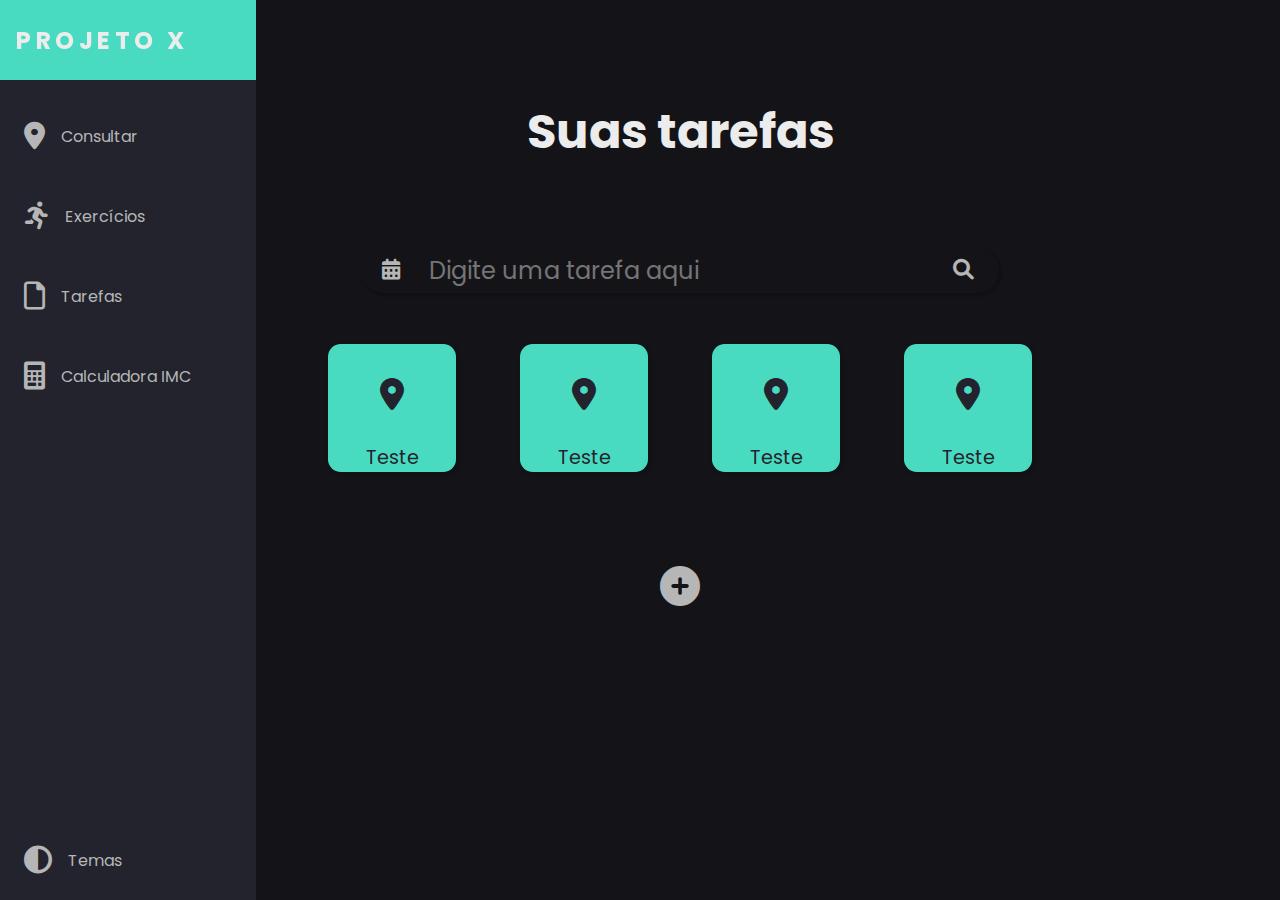
==== Pagina-de-adicionar/index.html @ 56c335cf "Add files via upload" ====
<head>
  <meta name="viewport" content="width=device-width, initial-scale=1.0" />
  <title>Tentativa</title>
  <script defer src="js/script.js"></script>
  <link rel="stylesheet" href="css/style.css" />
  <link href="https://fonts.googleapis.com/css?family=Open+Sans:300,400,700&display=swap" rel="stylesheet" />
  <link rel="stylesheet" href="https://cdnjs.cloudflare.com/ajax/libs/font-awesome/6.0.0-beta3/css/all.min.css">
</head>

<body>
  <nav class="navbar">
    <ul class="navbar-nav">
      <li class="logo">
        <a href="#" class="nav-link">
          <span class="link-text logo-text">Projeto X</span>

        </a>
      </li>

      <li class="nav-item">
        <a href="#" class="nav-link">
          <i class="fa-solid fa-location-dot"></i>
          <span class="link-text">Consultar</span>
        </a>
      </li>

      <li class="nav-item">
        <a href="#" class="nav-link">
          <i class="fa-solid fa-person-running"></i>
          <span class="link-text">Exercícios</span>
        </a>
      </li>

      <li class="nav-item">
        <a href="#" class="nav-link">
          <i class="fa-regular fa-file"></i>
          <span class="link-text">Tarefas</span>
        </a>
      </li>

      <li class="nav-item">
        <a href="#" class="nav-link">
          <i class="fa-solid fa-calculator"></i>
          <span class="link-text">Calculadora IMC</span>
        </a>
      </li>

      <li class="nav-item" id="themeButton">
        <a href="#" class="nav-link">
          <i class="fa-solid fa-circle-half-stroke"></i>
          <span class="link-text">Temas</span>
        </a>
      </li>
    </ul>
  </nav>


  <main id="container">
    <h1>Suas tarefas</h1>


    <div id="selection">
      <div class="input-box">
        <div class="input-field">
          <i class="fa-solid fa-calendar-days open-modal-button"></i> <!-- Movido o ícone de calendário aqui -->
          <input type="text" id="search" step="0.01" name="search" autocomplete="off" plarequired
            placeholder="Digite uma tarefa aqui">
          <span></span>
          <i class="fa-solid fa-magnifying-glass"></i>
        </div>

        <div id="fade" class="hide"></div>
        <div id="modal" class="hide">
          <div class="modal-header">
            <h2 style="color: #49DBC1">Calendário</h2>
            <i class="fa-solid fa-circle-xmark"></i>
          </div>
          <div class="modal-body">
            <div class="calendario">
              <header>
                <h3></h3>
                <nav>
                  <button id="anterior"></button>
                  <button id="proximo"></button>
                </nav>
              </header>

              <section>
                <ul class="dias">
                  <li>Dom</li>
                  <li>Seg</li>
                  <li>Ter</li>
                  <li>Quar</li>
                  <li>Quin</li>
                  <li>Sex</li>
                  <li>Sab</li>
                </ul>
                <ul class="datas"></ul>
              </section>
            </div>

            <form id="searchForm" action="/search" method="POST">
              <button type="submit" id="btn-pesquisar">Pesquisar</button>
            </form>
          </div>
        </div>
      </div>
    </div>

    <div id="buttons">
      <div class="button">
        <i class="fa-solid fa-location-dot"></i>
        <label for="button-label">Teste</label>
      </div>
      <div class="button">
        <i class="fa-solid fa-location-dot"></i>
        <label for="button-label">Teste</label>
      </div>
      <div class="button">
        <i class="fa-solid fa-location-dot"></i>
        <label for="button-label">Teste</label>
      </div>
      <div class="button">
        <i class="fa-solid fa-location-dot"></i>
        <label for="button-label">Teste</label>
      </div>
    </div>



    </div>


    <ul id="Lista"></ul>

    <div id="task-space">
    

      <i class="fa-solid fa-circle-plus" id="openNewModalButton"></i>

      <div id="new-fade" class="hide">
    </div>
    <div id="new-modal" class="hide">
      <div class="modal-header">
        <h2 style="color: #49DBC1">Adicionar nova tarefa</h2>
        <i class="fa-solid fa-circle-xmark"></i>
      </div>
      <div class="modal-body">
        <!-- Conteúdo do novo modal aqui -->
        <div class="new-task">
          <h3>Adicionar nova tarefa</h3>
          <input type="text" id="task" step="0.01" name="task" placeholder="Sua tarefa">
        </div>


        <div class="task-category">
          <h3>Selecione a categoria</h3>
          <form method="post" action="opcao-de-categorias">
            <select name="categoria" id="categoria">
              <option value="selecionar">Selecione uma opção</option>
              <option value="Trabalho">Trabalho</option>
              <option value="Lazer">Lazer</option>
              <option value="Exerciícios">Exercícios</option>
              <option value="Dieta">Dieta</option>
            </select>
  
  
            
          </form>
        </div>

        
       <div class="task-date">
        <h3>Data da tarefa</h3>
        <input type="date" id="selectedDate" name="selectedDate">
        <input type="time" name="horas" id="horas">
       </div>

       <div class="task-notifications">
        <h5>Ativar notificações?</h5>
        <input type="checkbox" id="checkbox">
        <i class="fa-solid fa-bell"></i>
       </div>


       <div class="task-notes">
        <h5>Anotaçoes extras</h5>
        <input type="text" id="notes">
       </div>
      
       <div class="modal-buttons">
        <input type="submit" value="Enviar"/>
        <input type="reset" value="Cancelar"/>
       </div>
        





      </div>
    </div>

    </div>

    <div id="task-block">

    </div>
  </main>
  <script src="script/script.js"></script>
</body>
---- Pagina-de-adicionar/css/style.css ----
/* Configurações iniciais */
 @import url('https://fonts.googleapis.com/css2?family=Montserrat:wght@100&family=Poppins:ital,wght@0,100;0,200;0,300;0,400;0,500;0,600;0,700;0,800;1,100;1,200;1,300;1,400;1,500;1,600;1,700;1,800&display=swap');

 :root {
   font-size: 16px;
   --text-primary: #b6b6b6;
   --text-secondary: #ececec;
   --bg-primary: #23232e;
   --bg-secondary: #141418;
   --bg-third: var(#000000);

   --transition-speed: 600ms;
 }

 * {
   font-family: 'Poppins';
   margin: 0;
   padding: 0;
   box-sizing: border-box;

 }

 body {
   color: black;
   background-color: white;
   margin: 0;
   padding: 0;
   display: flex;
   width: 100%;
   height: 100vh;
   background-color: var(--bg-secondary);
 }

 body::-webkit-scrollbar {
   width: 0.25rem;
 }

 body::-webkit-scrollbar-track {
   background: #1e1e24;
 }

 body::-webkit-scrollbar-thumb {
   background: var(--special);
 }

 main {
   margin-left: 5rem;
   padding: 1rem;
   flex-grow: 1;
   display: flex;
   flex-direction: column;
   justify-content: flex-start;
   align-items: center;
 }

 /* Código da NavBar */
 .navbar {
   position: fixed;
   background-color: var(--bg-primary);
   transition: width 600ms ease;
   overflow: scroll;


 }

 .navbar-nav {
   list-style: none;
   padding: 0;
   margin: 0;
   display: flex;
   flex-direction: column;
   align-items: center;
   height: 100%;

 }

 .nav-item {
   width: 100%;
 }

 .nav-item:last-child {
   margin-top: auto;
 }

 .nav-link {
   display: flex;
   align-items: center;
   height: 5rem;
   color: var(--text-primary);
   text-decoration: none;
   background-color: var(--bg-primary);
   transition: var(--transition-speed);
 }

 .nav-link:hover {
   filter: grayscale(0%);
   background: var(--special);
   color: var(--text-secondary);
 }

 .link-text {
   display: none;
   margin-left: 1rem;
 }

 .navbar::-webkit-scrollbar {
   display: none;
 }

 .nav-link i {
   font-size: 175%;
   margin-left: 1.5rem;
 }



 .fa-primary,
 .fa-secondary {
   transition: var(--transition-speed);
 }

 .logo {
   font-weight: bold;
   text-transform: uppercase;
   margin-bottom: 1rem;
   text-align: center;
   color: var(--text-secondary);
   background: var(--bg-secondary);
   font-size: 1.5rem;
   letter-spacing: 0.3ch;
   width: 100%;
 }

 .logo-text {
   display: inline;
   position: absolute;
   left: -999px;
   transition: var(--transition-speed);
 }

 /* Conteúdo da página */
 #container {
   display: flex;
   flex-direction: column;
   min-height: 100vh;
   /* Alterado para min-height para garantir que a altura da viewport seja coberta */

 }


 #container h1 {
   font-size: 3rem;
   margin-top: 5rem;
   margin-bottom: 5rem;
   vertical-align: super;
   text-align: center;
   justify-content: center;
   color: var(--text-secondary);

 }


 #buttons {
   display: flex;
   justify-content: center;
   /* Horizontally center the buttons */
   align-items: center;
 }

 .button {
   background-color: var(--special);
   width: 8rem;
   height: 8rem;
   margin: 2rem;
   display: flex;
   flex-direction: column;
   justify-content: center;
   align-items: center;
   border-radius: 10%;
   font-size: 2rem;
   border: 2px solid var(--text-tertiary);
   box-shadow: 2px 2px 5px rgba(0, 0, 0, 0.2);

 }

 .button:hover {
   background-color: #3aaa96;
   transition: 0.3s;
 }

 /* Botões de seleção */

 .button i {
   color: var(--bg-primary);
   /* position: fixed; */
   margin: auto;

 }

 .button label {
   color: var(--bg-primary);
   font-size: 1.2rem;
   font-family: 'poppins';


 }

 /* Barra de pesquisa */
 #selection {
   display: flex;
   justify-content: center;

 }

 #open-modal {
   background-color: #007bff;
 }


 #fade {
   position: fixed;
   top: 0;
   left: 0;
   width: 100%;
   height: 100%;
   background-color: rgba(0, 0, 0, 0.6);
   z-index: 5;
 }

 #modal {
   position: fixed;
   left: 50%;
   top: 50%;
   transform: translate(-50%, -50%);
   width: 500px;
   max-width: 90%;
   background-color: var(--bg-primary);
   padding: 1.2rem;
   border-radius: 0.5rem;
   z-index: 10;
 }

 #fade,
 #modal {
   transition: 0.5s;
   opacity: 1;
   pointer-events: all;
 }

 .modal-header {
   display: flex;
   justify-content: space-between;
   align-items: center;
   border-bottom: 1px solid var(--text-primary);
   margin-bottom: 1rem;
   padding-bottom: 1rem;
 }

 .modal-header i {
   font-size: 1.5rem;
   color: var(--text-primary);
 }

 .modal-header i:hover {
   color: var(--special);
 }

 .modal-body p {
   margin-bottom: 1rem;
   color: var(--text-primary);
 }

 #modal.hide,
 #fade.hide {
   opacity: 0;
   pointer-events: none;
 }

 #modal.hide {
   top: 0;
 }


 #open-modal {
   background-color: #007bff;
 }


 #fade {
   position: fixed;
   top: 0;
   left: 0;
   width: 100%;
   height: 100%;
   background-color: rgba(0, 0, 0, 0.6);
   z-index: 5;
 }

 #modal {
   position: fixed;
   left: 50%;
   top: 50%;
   transform: translate(-50%, -50%);
   width: 500px;
   max-width: 90%;
   background-color: var(--bg-primary);
   padding: 1.2rem;
   border-radius: 0.5rem;
   z-index: 10;
 }

 #fade,
 #modal {
   transition: 0.5s;
   opacity: 1;
   pointer-events: all;
 }

 .modal-header {
   display: flex;
   justify-content: space-between;
   align-items: center;
   border-bottom: 1px solid var(--text-primary);
   margin-bottom: 1rem;
   padding-bottom: 1rem;
 }

 .modal-header i {
   font-size: 1.5rem;
   color: var(--text-primary);
 }

 .modal-header i:hover {
   color: var(--special);
 }

 .modal-body p {
   margin-bottom: 1rem;
   color: var(--text-primary);
 }

 #modal.hide,
 #fade.hide {
   opacity: 0;
   pointer-events: none;
 }

 #modal.hide {
   top: 0;
 }


 /* Calendário */
 .calendario {
   margin: auto;
   width: 380px;
   padding: 1rem;
   background: var(--bg-secondary);
   border-radius: 13px;
   box-shadow: 0 0 15px rgba(0, 0, 0, 0.3);
 }

 .calendario header {
   color: var(--text-primary);
   display: flex;
   align-items: center;
   justify-content: space-between;

 }

 .calendario ul {
   list-style: none;
   display: flex;
   flex-wrap: wrap;
   text-align: center;

 }

 .calendario  li {
   width: calc(100% / 7);
   margin-top: 25px;
   position: relative;
   z-index: 2;
 }

 #anterior,
 #proximo {
   width: 20px;
   height: 20px;
   position: relative;
   top: 50%;
   border: none;
   background: transparent;
   cursor: pointer;
   margin: auto;
 }

 #anterior::before,
 #proximo::before {
   content: '';
   width: 50%;
   height: 50%;
   position: absolute;
   top: 50%;
   left: 50%;
   border-style: solid;
   border-width: 0.25em 0.25em 0 0;
   border-color: var(--text-primary);


 }

 #anterior::before {
   transform: translate(-50%, -50%) rotate(-135deg);

 }

 #proximo::before {
   transform: translate(-50%, -50%) rotate(45deg);

 }

 #anterior:hover::before,
 #proximo:hover::before {
   border-color: var(--special);
   transition: 0.3s;

 }

 .dias {
   font-weight: 600;
   color: var(--text-primary);

 }

 .datas li {
   color: var(--text-secondary);
 }


 .datas li.today {
   color: var(--text-primary);


 }

 .datas li.today::before {
   content: '';
   width: 2rem;
   height: 2rem;
   position: absolute;
   top: 50%;
   left: 50%;
   transform: translate(-50%, -50%);
   background: var(--special);
   border-radius: 50%;
   z-index: -1;

 }

 .datas li.inactive {
   color: var(--text-tertiary);

 }

 #searchForm {
   text-align: center;
 }

 #btn-pesquisar {
   border-radius: 1rem;
   margin-top: 2rem;
   margin-left: auto;
   margin-right: auto;
   height: 3rem;
   width: 9rem;
   font-family: 'Poppins';
   background-color: var(--bg-secondary);
   color: var(--text-secondary);
   border-color: var(--text-secondary);
   text-align: center;
 }

 #btn-pesquisar:hover {
   background-color: var(--special);
   transition: 0.7s;
   border-color: var(--special);

 }





 /* Segundo modal */
 #new-modal {
   background-color: #007bff;
 }


 #new-fade {
   position: fixed;
   top: 0;
   left: 0;
   width: 100%;
   height: 100%;
   background-color: rgba(0, 0, 0, 0.6);
   z-index: 5;
 }

 #new-modal {
   position: fixed;
   left: 50%;
   top: 50%;
   transform: translate(-50%, -50%);
   width: 500px;
   max-width: 90%;
   background-color: var(--bg-primary);
   padding: 1.2rem;
   border-radius: 0.5rem;
   z-index: 10;
 }

 #new-fade,
 #new-modal {
   transition: 0.5s;
   opacity: 1;
   pointer-events: all;
 }

 #new-modal .modal-header {
   display: flex;
   justify-content: space-between;
   align-items: center;
   border-bottom: 1px solid var(--text-primary);
   margin-bottom: 1rem;
   padding-bottom: 1rem;
 }

 #new-modal .modal-header i {
   font-size: 1.5rem;
   color: var(--text-primary);
 }

 #new-modal .modal-header i:hover {
   color: var(--special);
 }

 #new-modal .modal-body p {
   margin-bottom: 1rem;
   color: var(--text-primary);
 }

 #new-modal.hide,
 #new-fade.hide {
   opacity: 0;
   pointer-events: none;
 }

 #new-modal.hide {
   top: 0;
 }


 /* Inputs do segundo modal */

 #new-modal h2, h3, h4, h5{
  color: var(--text-primary);
 }
 #new-modal #task {
  display: flex;
  align-items: center;
  justify-content: space-between;
  background-color: var(--bg-secondary);
  padding: 0.3rem;
  border-radius: 2rem;
  margin-bottom: 2rem;
  border: none;
}

#new-modal #task input {
  background-color: var(--bg-secondary);
  border: none;
  width: 100%;
  color: var(--text-primary);
  padding: 0 0.5rem;
  font-size: 1.5rem;
}

#new-modal #task::placeholder {
  font-size: 1rem;
  color: var(--special);
}

#new-modal #task input::-webkit-inner-spin-button,
#new-modal #task input::-webkit-outer-spin-button {
  appearance: none;
}

#new-modal #task input:focus {
  outline: none;
}



#categoria{
  display: flex;
  align-items: center;
  justify-content: space-between;
  background-color: var(--bg-secondary);
  color: var(--text-primary);
  padding: 0.3rem;
  border-radius: 2rem;
  margin-bottom: 2rem;
  border: none;
  font-size: 1rem;
  outline: none;
}

#selectedDate{
  display: flex;
  align-items: center;
  justify-content: space-between;
  background-color: var(--bg-secondary);
  color: var(--text-primary);
  padding: 0.3rem;
  border-radius: 2rem;
  margin-bottom: 2rem;
  border: none;
  font-size: 1rem;
  outline: none;

}


#selectedDate selectedDate{
  background-color: var(--bg-primary);
  color: var(--text-primary);
}
#Horas{
  display: flex;
  align-items: center;
  justify-content: space-between;
  background-color: var(--bg-secondary);
  color: var(--text-primary);
  padding: 0.3rem;
  border-radius: 2rem;
  margin-bottom: 2rem;
  border: none;
  font-size: 1rem;
  outline: none;
}


#notes {
  height: 8rem;
  width: 14rem;
  background-color: var(--bg-secondary);
  color: var(--text-primary);
  padding: 0.3rem;
  border-radius: 0.4rem;
  margin-bottom: 2rem;
  border: none;
  font-size: 1rem;
  outline: none;
  overflow-wrap: break-word; /* Quebra as palavras quando necessário */
  text-align: left; /* Alinha o texto no canto superior esquerdo */
  display: inline-block; /* Para garantir que a altura e largura funcionem corretamente */
  vertical-align: top; /* Alinha a div ao topo */
  white-space: pre-wrap; /* Para quebrar as linhas conforme necessário */
  overflow-wrap: break-word; /* Para quebrar as palavras quando necessário */
  text-align: left; /* Alinha o texto no canto superior esquerdo */
}


.modal-buttons input{
  width: 6rem;
  height: 2rem;
  background-color: var(--bg-secondary);
  color: var(--text-primary);
  border: none;
  border-radius: 1rem;
  box-shadow:  2px 2px 2px 1px rgba(0, 0, 0, 0.2);

}

.modal-buttons input:hover{
  background-color: var(--special);
  color: white;
  transition: 0.7s;
}







 /* Inputs fora do segundo modal */
 .input-field {
   display: flex;
   align-items: center;
   justify-content: space-between;
   background-color: var(--bg-secondary);
   padding: 0.3rem;
   border-radius: 2rem;
   margin-bottom: 2rem;
   box-shadow: 2px 2px 2px 1px rgba(0, 0, 0, 0.2);

 }





 .input-box {
   max-height: 4rem;
 }

 .input-box label {
   color: var(--text-secondary);
   font-weight: 500;


 }

 .input-field span,
 .input-field i {
   color: var(--text-primary);
   font-size: 1.3rem;
   padding: 0.6 1rem;
   margin-right: 5px;

 }

 .input-field input {
   background-color: var(--bg-secondary);
   border: none;
   width: 100%;
   color: var(--text-primary);
   padding: 0 0.5rem;
   font-size: 1.5rem;
 }

 .input-field input ::placeholder {
   font-size: 0.8rem;
   color: var(--special);

 }

 .input-field i:hover {
   color: var(--special);
   transition: 0.3s;
 }

 .input-field input::-webkit-inner-spin-button,
 .input-field input::-webkit-outer-spin-button {
   appearance: none;

 }

 .input-field input:focus {
   outline: none;

 }


 /* Não se confunda, essas divs aqui em baixo são as tasks já feitas que precisarão ser importadas */

 #task-space {
   margin-top: 2.4rem;
   display: flex;
   flex-direction: column;
   margin-bottom: auto;
   display: flex;
   align-items: center;
   justify-content: center;
 }
 #task-space ul{
  background-color: #007bff;
 }

 .input-task {
   display: flex;
   align-items: center;
   justify-content: space-between;
   background-color: var(--bg-secondary);
   padding: 0.3rem;
   border-radius: 2rem;
   margin-top: 3px;
   box-shadow: 2px 2px 2px 1px rgba(0, 0, 0, 0.2);
   width: 466px;

 }

 .input-task span,
 .input-task i {
   color: var(--text-primary);
   font-size: 1.2rem;
   padding: 0.6 1rem;
   margin-right: 3px;

 }

 .input-task input {
   background-color: var(--bg-secondary);
   border: none;
   width: 100%;
   color: var(--text-primary);
   padding: 0 0.5rem;
   font-size: 1.5rem;
 }

 .input-task input ::placeholder {
   font-size: 0.8rem;
   color: var(--special);

 }

 .input-task i:hover {
   color: var(--special);
   transition: 0.3s;
 }

 .input-task input::-webkit-inner-spin-button,
 .input-task input::-webkit-outer-spin-button {
   appearance: none;

 }

 .input-task input:focus {
   outline: none;

 }


 /* Adicionar novas tasks */
 #task-space .fa-circle-plus {
   font-size: 2.5rem;
   margin-top: 1.5rem;
   align-items: center;
   color: var(--text-primary)
 }

 #task-space .fa-circle-plus:hover {
   color: var(--special);
   transition: 0.5s;


 }



 /* Small screens */
 @media screen and (max-width: 500px) {
   #container {
     width: 100%;
     height: 100%;

   }

   #buttons{
    max-width: 100%;
   }

   #search{
    font-size: 1rem;
   }

   #taskspace{
    height: 80%;
   }

   #taskspace .fa-circle-plus{
    color: var(--special);
   }
   #task{
    font-size: 1rem;  
   }
   .button{
    height: 63px;
    width: 112px;
    margin: 1rem;
    
   }

   .input-task{
    max-width: 360px;
   }

   .button label{
    display: none;

   }

   .navbar {
     bottom: 0;
     width: 100vw;
     height: 5rem;
   }

   .logo {
     display: none;
   }

   .navbar-nav {
     flex-direction: row;
   }

   .navbar-nav i {
     margin: 0;
   }

   .nav-link {
     justify-content: center;
   }

   main {
     margin: 0;
   }


   .calendario {
    margin: auto;
    width: 20rem;
    padding: 1rem;
    background: var(--bg-secondary);
    border-radius: 13px;
    box-shadow: 0 0 15px rgba(0, 0, 0, 0.3);
  }

 }


 /* Cofigurações de tela */
 /* Large screens */



 /* @media only screen and (max-width: 900px){
  .navbar{
    width: 100%;
    margin: auto;
  }

  #container{
    width: 100%;
  } }*/


 @media only screen and (min-width: 600px) {
   .navbar {
     top: 0;
     width: 5rem;
     height: 100vh;
   }

   .navbar:hover {
     width: 16rem;
   }

   .navbar:hover .link-text {
     display: inline;
   }

   .navbar:hover .logo svg {
     margin-left: 11rem;
   }

   .navbar:hover .logo-text {
     left: 0px;
   }
 }

 .dark {
   --text-primary: #b6b6b6;
   --text-secondary: #ececec;
   --bg-primary: #23232e;
   --bg-secondary: #141418;
   --bg-third: #23232e;
   --special: #49DBC1;
 }

 .light {
   --text-primary: #1f1f1f;
   --text-secondary: #000000;
   --text-tertiary: #d0cdd3;
   --bg-primary: #ffffff;
   --bg-secondary: #e4e4e4;
   --bg-third: #ffffff;
   --special: #49DBC1;
 }
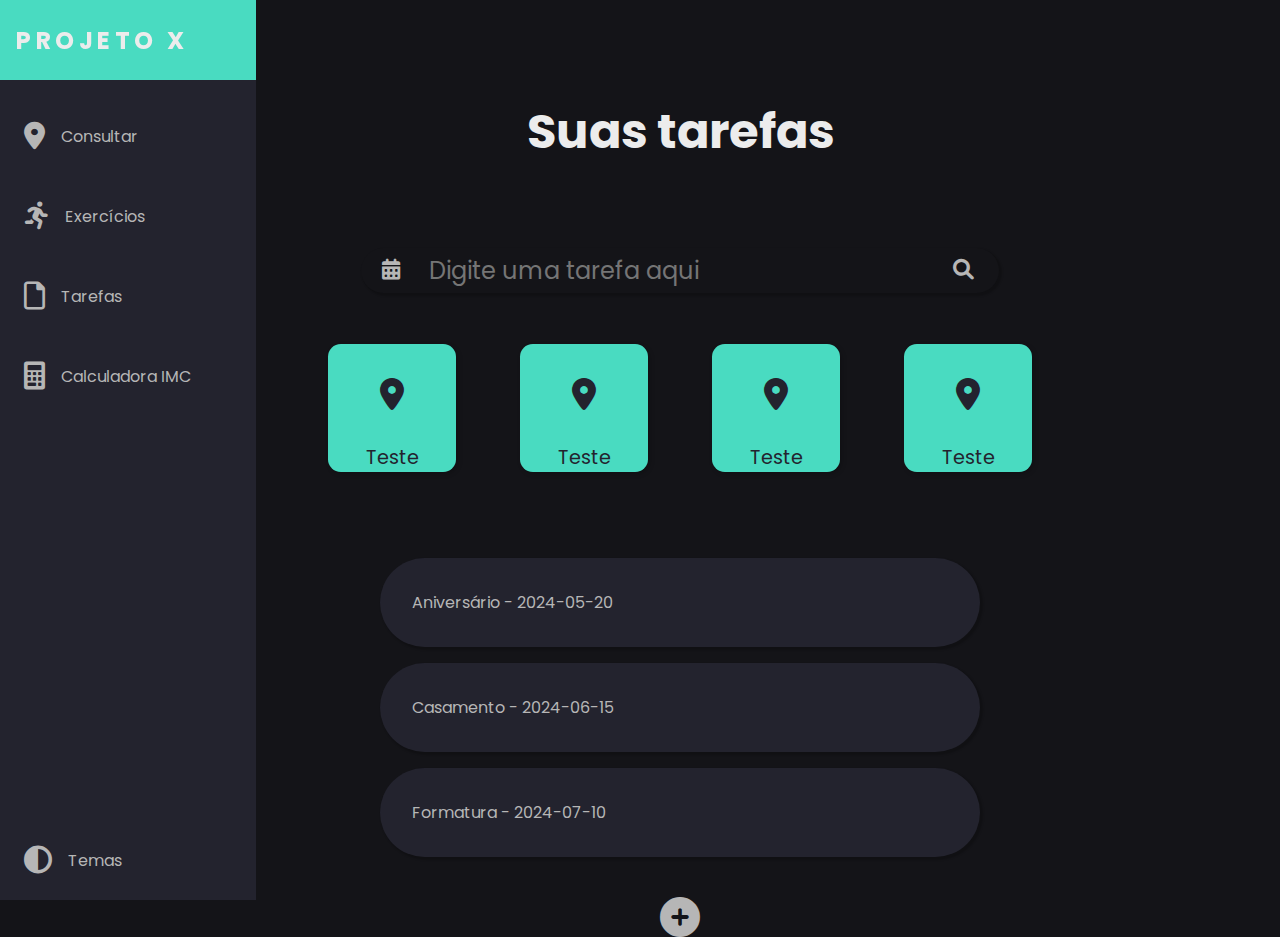
==== commit 1d870aa7: "Add files via upload" ====
--- a/Pagina-de-adicionar/index.html
+++ b/Pagina-de-adicionar/index.html
@@ -131,10 +131,10 @@
     </div>
 
 
-    <ul id="Lista"></ul>
+    
 
     <div id="task-space">
-    
+      <ul id="Lista"></ul>    
 
       <i class="fa-solid fa-circle-plus" id="openNewModalButton"></i>
 
--- a/Pagina-de-adicionar/css/style.css
+++ b/Pagina-de-adicionar/css/style.css
@@ -776,9 +776,7 @@
    align-items: center;
    justify-content: center;
  }
- #task-space ul{
-  background-color: #007bff;
- }
+ 
 
  .input-task {
    display: flex;
@@ -835,6 +833,22 @@
 
 
  /* Adicionar novas tasks */
+#Lista {
+  list-style: none;
+
+}
+
+#Lista li{
+  background-color: var(--bg-primary);
+  color: var(--text-primary);
+  box-shadow: 2px 2px 2px 1px rgba(0, 0, 0, 0.2);
+  
+  padding: 2rem;
+  margin: 1rem;
+  border-radius: 5rem;
+  width: 600px;
+  
+}
  #task-space .fa-circle-plus {
    font-size: 2.5rem;
    margin-top: 1.5rem;
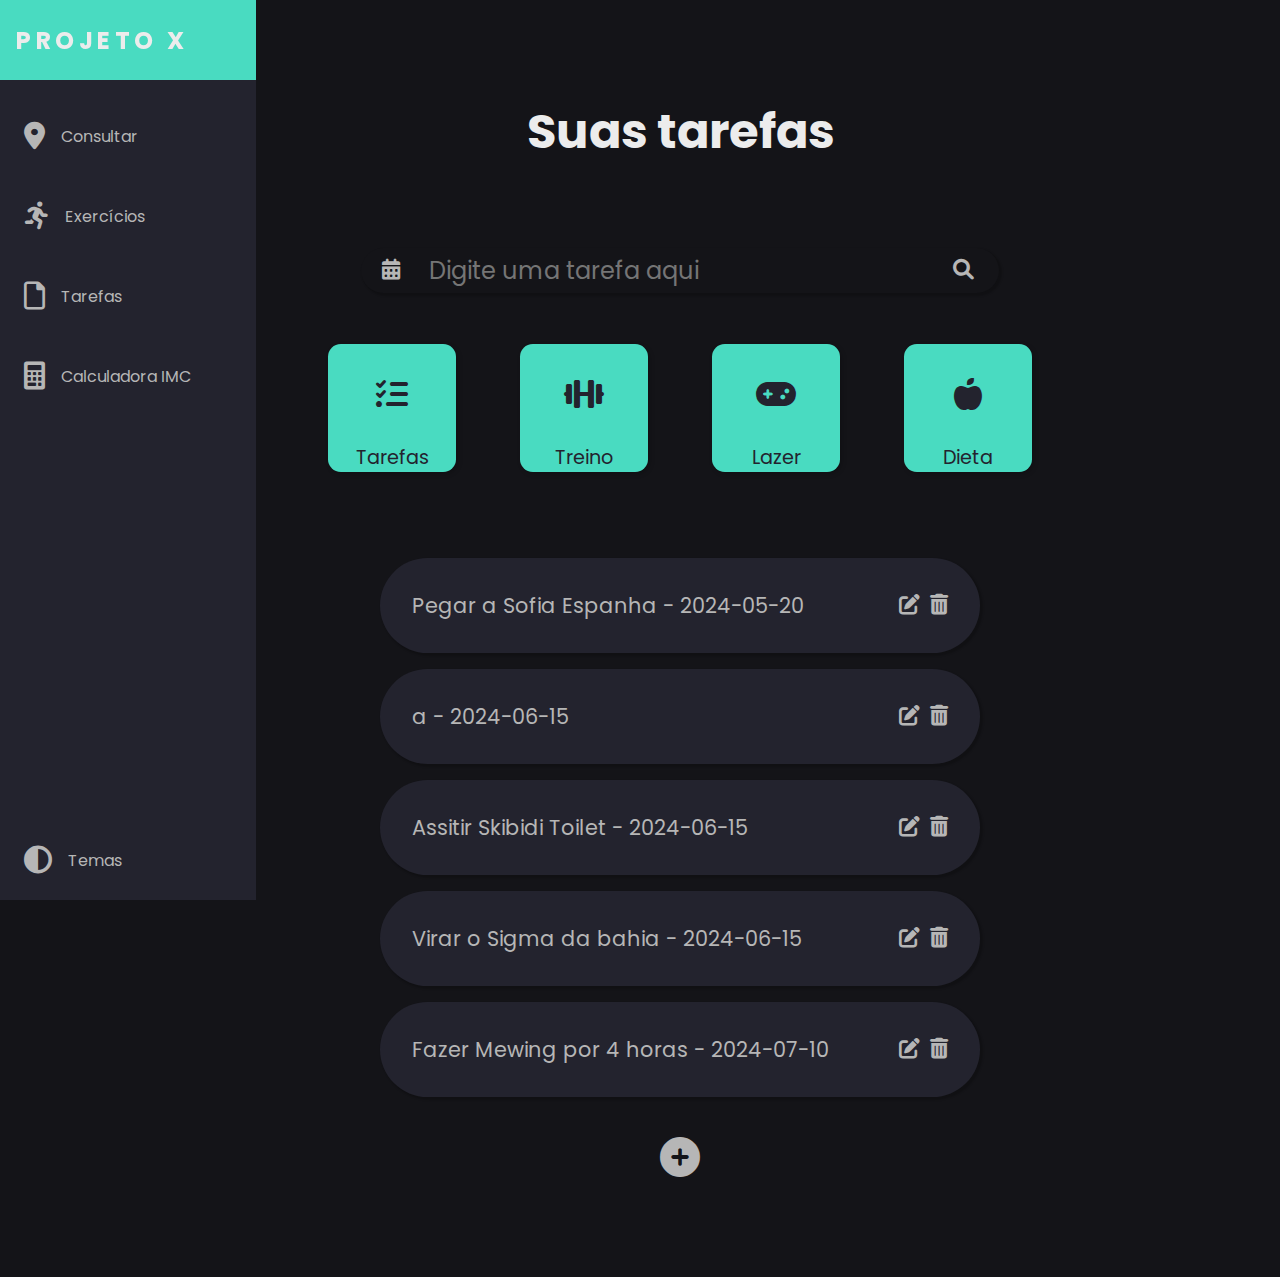
==== commit 0af706f4: "Add files via upload" ====
--- a/Pagina-de-adicionar/index.html
+++ b/Pagina-de-adicionar/index.html
@@ -2,7 +2,11 @@
   <meta name="viewport" content="width=device-width, initial-scale=1.0" />
   <title>Tentativa</title>
   <script defer src="js/script.js"></script>
+
+  <link rel="stylesheet" href="css/nav.css">
+  <link rel="stylesheet" href="css/modals.css">
   <link rel="stylesheet" href="css/style.css" />
+  <link rel="stylesheet" href="css/media.css">
   <link href="https://fonts.googleapis.com/css?family=Open+Sans:300,400,700&display=swap" rel="stylesheet" />
   <link rel="stylesheet" href="https://cdnjs.cloudflare.com/ajax/libs/font-awesome/6.0.0-beta3/css/all.min.css">
 </head>
@@ -109,97 +113,97 @@
 
     <div id="buttons">
       <div class="button">
-        <i class="fa-solid fa-location-dot"></i>
-        <label for="button-label">Teste</label>
-      </div>
-      <div class="button">
-        <i class="fa-solid fa-location-dot"></i>
-        <label for="button-label">Teste</label>
-      </div>
-      <div class="button">
-        <i class="fa-solid fa-location-dot"></i>
-        <label for="button-label">Teste</label>
-      </div>
-      <div class="button">
-        <i class="fa-solid fa-location-dot"></i>
-        <label for="button-label">Teste</label>
-      </div>
-    </div>
-
-
-
-    </div>
-
-
-    
+        <i class="fa-solid fa-list-check"></i>
+        <label for="button-label">Tarefas</label>
+      </div>
+      <div class="button">
+        <i class="fa-solid fa-dumbbell"></i>
+        <label for="button-label">Treino</label>
+      </div>
+      <div class="button">
+        <i class="fa-solid fa-gamepad"></i>
+        <label for="button-label">Lazer</label>
+      </div>
+      <div class="button">
+        <i class="fa-solid fa-apple-whole"></i>
+        <label for="button-label">Dieta</label>
+      </div>
+    </div>
+
+
+
+    </div>
+
+
+
 
     <div id="task-space">
-      <ul id="Lista"></ul>    
+      <ul id="Lista"></ul>
 
       <i class="fa-solid fa-circle-plus" id="openNewModalButton"></i>
 
       <div id="new-fade" class="hide">
-    </div>
-    <div id="new-modal" class="hide">
-      <div class="modal-header">
-        <h2 style="color: #49DBC1">Adicionar nova tarefa</h2>
-        <i class="fa-solid fa-circle-xmark"></i>
-      </div>
-      <div class="modal-body">
-        <!-- Conteúdo do novo modal aqui -->
-        <div class="new-task">
-          <h3>Adicionar nova tarefa</h3>
-          <input type="text" id="task" step="0.01" name="task" placeholder="Sua tarefa">
-        </div>
-
-
-        <div class="task-category">
-          <h3>Selecione a categoria</h3>
-          <form method="post" action="opcao-de-categorias">
-            <select name="categoria" id="categoria">
-              <option value="selecionar">Selecione uma opção</option>
-              <option value="Trabalho">Trabalho</option>
-              <option value="Lazer">Lazer</option>
-              <option value="Exerciícios">Exercícios</option>
-              <option value="Dieta">Dieta</option>
-            </select>
-  
-  
-            
-          </form>
-        </div>
-
-        
-       <div class="task-date">
-        <h3>Data da tarefa</h3>
-        <input type="date" id="selectedDate" name="selectedDate">
-        <input type="time" name="horas" id="horas">
-       </div>
-
-       <div class="task-notifications">
-        <h5>Ativar notificações?</h5>
-        <input type="checkbox" id="checkbox">
-        <i class="fa-solid fa-bell"></i>
-       </div>
-
-
-       <div class="task-notes">
-        <h5>Anotaçoes extras</h5>
-        <input type="text" id="notes">
-       </div>
-      
-       <div class="modal-buttons">
-        <input type="submit" value="Enviar"/>
-        <input type="reset" value="Cancelar"/>
-       </div>
-        
-
-
-
-
-
-      </div>
-    </div>
+      </div>
+      <div id="new-modal" class="hide">
+        <div class="modal-header">
+          <h2 style="color: #49DBC1">Adicionar nova tarefa</h2>
+          <i class="fa-solid fa-circle-xmark"></i>
+        </div>
+        <div class="modal-body">
+          <!-- Conteúdo do novo modal aqui -->
+          <div class="new-task">
+            <h3>Adicionar nova tarefa</h3>
+            <input type="text" id="task" step="0.01" name="task" placeholder="Sua tarefa">
+          </div>
+
+
+          <div class="task-category">
+            <h3>Selecione a categoria</h3>
+            <form method="post" action="opcao-de-categorias">
+              <select name="categoria" id="categoria">
+                <option value="selecionar">Selecione uma opção</option>
+                <option value="Trabalho">Trabalho</option>
+                <option value="Lazer">Lazer</option>
+                <option value="Exerciícios">Exercícios</option>
+                <option value="Dieta">Dieta</option>
+              </select>
+
+
+
+            </form>
+          </div>
+
+
+          <div class="task-date">
+            <h3>Data da tarefa</h3>
+            <input type="date" id="selectedDate" name="selectedDate">
+            <input type="time" name="horas" id="horas">
+          </div>
+
+          <div class="task-notifications">
+            <h5>Ativar notificações?</h5>
+            <input type="checkbox" id="checkbox">
+            <i class="fa-solid fa-bell"></i>
+          </div>
+
+
+          <div class="task-notes">
+            <h5>Anotaçoes extras</h5>
+            <input type="text" id="notes">
+          </div>
+
+          <div class="modal-buttons">
+            <input type="submit" value="Enviar" />
+            <input type="reset" value="Cancelar" />
+          </div>
+
+
+
+
+
+
+        </div>
+      </div>
 
     </div>
 
--- a/Pagina-de-adicionar/css/nav.css
+++ b/Pagina-de-adicionar/css/nav.css
@@ -0,0 +1,84 @@
+/* Código da NavBar */
+.navbar {
+    position: fixed;
+    background-color: var(--bg-primary);
+    transition: width 600ms ease;
+    overflow: scroll;
+
+
+}
+
+.navbar-nav {
+    list-style: none;
+    padding: 0;
+    margin: 0;
+    display: flex;
+    flex-direction: column;
+    align-items: center;
+    height: 100%;
+
+}
+
+.nav-item {
+    width: 100%;
+}
+
+.nav-item:last-child {
+    margin-top: auto;
+}
+
+.nav-link {
+    display: flex;
+    align-items: center;
+    height: 5rem;
+    color: var(--text-primary);
+    text-decoration: none;
+    background-color: var(--bg-primary);
+    transition: var(--transition-speed);
+}
+
+.nav-link:hover {
+    filter: grayscale(0%);
+    background: var(--special);
+    color: var(--text-secondary);
+}
+
+.link-text {
+    display: none;
+    margin-left: 1rem;
+}
+
+.navbar::-webkit-scrollbar {
+    display: none;
+}
+
+.nav-link i {
+    font-size: 175%;
+    margin-left: 1.5rem;
+}
+
+
+
+.fa-primary,
+.fa-secondary {
+    transition: var(--transition-speed);
+}
+
+.logo {
+    font-weight: bold;
+    text-transform: uppercase;
+    margin-bottom: 1rem;
+    text-align: center;
+    color: var(--text-secondary);
+    background: var(--bg-secondary);
+    font-size: 1.5rem;
+    letter-spacing: 0.3ch;
+    width: 100%;
+}
+
+.logo-text {
+    display: inline;
+    position: absolute;
+    left: -999px;
+    transition: var(--transition-speed);
+}--- a/Pagina-de-adicionar/css/modals.css
+++ b/Pagina-de-adicionar/css/modals.css
@@ -0,0 +1,497 @@
+/* PRIMEIRO MODAL (CALENDÁRIO) */
+#fade {
+    position: fixed;
+    top: 0;
+    left: 0;
+    width: 100%;
+    height: 100%;
+    background-color: rgba(0, 0, 0, 0.6);
+    z-index: 5;
+}
+
+#modal {
+    position: fixed;
+    left: 50%;
+    top: 50%;
+    transform: translate(-50%, -50%);
+    width: 500px;
+    max-width: 90%;
+    background-color: var(--bg-primary);
+    padding: 1.2rem;
+    border-radius: 0.5rem;
+    z-index: 10;
+}
+
+#fade,
+#modal {
+    transition: 0.5s;
+    opacity: 1;
+    pointer-events: all;
+}
+
+.modal-header {
+    display: flex;
+    justify-content: space-between;
+    align-items: center;
+    border-bottom: 1px solid var(--text-primary);
+    margin-bottom: 1rem;
+    padding-bottom: 1rem;
+}
+
+.modal-header i {
+    font-size: 1.5rem;
+    color: var(--text-primary);
+}
+
+.modal-header i:hover {
+    color: var(--special);
+}
+
+.modal-body p {
+    margin-bottom: 1rem;
+    color: var(--text-primary);
+}
+
+#modal.hide,
+#fade.hide {
+    opacity: 0;
+    pointer-events: none;
+}
+
+#modal.hide {
+    top: 0;
+}
+
+#fade {
+    position: fixed;
+    top: 0;
+    left: 0;
+    width: 100%;
+    height: 100%;
+    background-color: rgba(0, 0, 0, 0.6);
+    z-index: 5;
+}
+
+#modal {
+    position: fixed;
+    left: 50%;
+    top: 50%;
+    transform: translate(-50%, -50%);
+    width: 500px;
+    max-width: 90%;
+    background-color: var(--bg-primary);
+    padding: 1.2rem;
+    border-radius: 0.5rem;
+    z-index: 10;
+}
+
+#fade,
+#modal {
+    transition: 0.5s;
+    opacity: 1;
+    pointer-events: all;
+}
+
+.modal-header {
+    display: flex;
+    justify-content: space-between;
+    align-items: center;
+    border-bottom: 1px solid var(--text-primary);
+    margin-bottom: 1rem;
+    padding-bottom: 1rem;
+}
+
+.modal-header i {
+    font-size: 1.5rem;
+    color: var(--text-primary);
+}
+
+.modal-header i:hover {
+    color: var(--special);
+}
+
+.modal-body p {
+    margin-bottom: 1rem;
+    color: var(--text-primary);
+}
+
+#modal.hide,
+#fade.hide {
+    opacity: 0;
+    pointer-events: none;
+}
+
+#modal.hide {
+    top: 0;
+}
+
+
+
+
+
+
+
+
+
+/* Calendário */
+.calendario {
+    margin: auto;
+    width: 380px;
+    padding: 1rem;
+    background: var(--bg-secondary);
+    border-radius: 13px;
+    box-shadow: 0 0 15px rgba(0, 0, 0, 0.3);
+}
+
+.calendario header {
+    color: var(--text-primary);
+    display: flex;
+    align-items: center;
+    justify-content: space-between;
+
+}
+
+.calendario ul {
+    list-style: none;
+    display: flex;
+    flex-wrap: wrap;
+    text-align: center;
+
+}
+
+.calendario li {
+    width: calc(100% / 7);
+    margin-top: 25px;
+    position: relative;
+    z-index: 2;
+}
+
+#anterior,
+#proximo {
+    width: 20px;
+    height: 20px;
+    position: relative;
+    top: 50%;
+    border: none;
+    background: transparent;
+    cursor: pointer;
+    margin: auto;
+}
+
+#anterior::before,
+#proximo::before {
+    content: '';
+    width: 50%;
+    height: 50%;
+    position: absolute;
+    top: 50%;
+    left: 50%;
+    border-style: solid;
+    border-width: 0.25em 0.25em 0 0;
+    border-color: var(--text-primary);
+
+
+}
+
+#anterior::before {
+    transform: translate(-50%, -50%) rotate(-135deg);
+
+}
+
+#proximo::before {
+    transform: translate(-50%, -50%) rotate(45deg);
+
+}
+
+#anterior:hover::before,
+#proximo:hover::before {
+    border-color: var(--special);
+    transition: 0.3s;
+
+}
+
+.dias {
+    font-weight: 600;
+    color: var(--text-primary);
+
+}
+
+.datas li {
+    color: var(--text-secondary);
+}
+
+
+.datas li.today {
+    color: var(--text-primary);
+
+
+}
+
+.datas li.today::before {
+    content: '';
+    width: 2rem;
+    height: 2rem;
+    position: absolute;
+    top: 50%;
+    left: 50%;
+    transform: translate(-50%, -50%);
+    background: var(--special);
+    border-radius: 50%;
+    z-index: -1;
+
+}
+
+.datas li.inactive {
+    color: var(--text-tertiary);
+
+}
+
+#searchForm {
+    text-align: center;
+}
+
+
+#btn-pesquisar {
+    border-radius: 1rem;
+    margin-top: 2rem;
+    margin-left: auto;
+    margin-right: auto;
+    height: 3rem;
+    width: 9rem;
+    font-family: 'Poppins';
+    background-color: var(--bg-secondary);
+    color: var(--text-secondary);
+    border-color: var(--text-secondary);
+    text-align: center;
+}
+
+
+#btn-pesquisar:hover {
+    background-color: var(--special);
+    transition: 0.7s;
+    border-color: var(--special);
+
+
+}
+
+
+
+
+
+
+
+
+
+
+
+
+
+
+
+
+
+
+
+
+
+
+
+
+
+
+/* Segundo modal */
+#new-modal {
+    background-color: #007bff;
+}
+
+
+#new-fade {
+    position: fixed;
+    top: 0;
+    left: 0;
+    width: 100%;
+    height: 100%;
+    background-color: rgba(0, 0, 0, 0.6);
+    z-index: 5;
+}
+
+#new-modal {
+    position: fixed;
+    left: 50%;
+    top: 50%;
+    transform: translate(-50%, -50%);
+    width: 500px;
+    max-width: 90%;
+    background-color: var(--bg-primary);
+    padding: 1.2rem;
+    border-radius: 0.5rem;
+    z-index: 10;
+}
+
+#new-fade,
+#new-modal {
+    transition: 0.5s;
+    opacity: 1;
+    pointer-events: all;
+}
+
+#new-modal .modal-header {
+    display: flex;
+    justify-content: space-between;
+    align-items: center;
+    border-bottom: 1px solid var(--text-primary);
+    margin-bottom: 1rem;
+    padding-bottom: 1rem;
+}
+
+#new-modal .modal-header i {
+    font-size: 1.5rem;
+    color: var(--text-primary);
+}
+
+#new-modal .modal-header i:hover {
+    color: var(--special);
+}
+
+#new-modal .modal-body p {
+    margin-bottom: 1rem;
+    color: var(--text-primary);
+}
+
+#new-modal.hide,
+#new-fade.hide {
+    opacity: 0;
+    pointer-events: none;
+}
+
+#new-modal.hide {
+    top: 0;
+}
+
+
+/* Inputs do segundo modal */
+
+#new-modal h2,
+h3,
+h4,
+h5 {
+    color: var(--text-primary);
+}
+
+#new-modal #task {
+    display: flex;
+    align-items: center;
+    justify-content: space-between;
+    background-color: var(--bg-secondary);
+    padding: 0.3rem;
+    border-radius: 2rem;
+    margin-bottom: 2rem;
+    border: none;
+}
+
+#new-modal #task input {
+    background-color: var(--bg-secondary);
+    border: none;
+    width: 100%;
+    color: var(--text-primary);
+    padding: 0 0.5rem;
+    font-size: 1.5rem;
+}
+
+#new-modal #task::placeholder {
+    font-size: 1rem;
+    color: var(--special);
+}
+
+#new-modal #task input::-webkit-inner-spin-button,
+#new-modal #task input::-webkit-outer-spin-button {
+    appearance: none;
+}
+
+#new-modal #task input:focus {
+    outline: none;
+}
+
+
+
+#categoria {
+    display: flex;
+    align-items: center;
+    justify-content: space-between;
+    background-color: var(--bg-secondary);
+    color: var(--text-primary);
+    padding: 0.3rem;
+    border-radius: 2rem;
+    margin-bottom: 2rem;
+    border: none;
+    font-size: 1rem;
+    outline: none;
+}
+
+#selectedDate {
+    display: flex;
+    align-items: center;
+    justify-content: space-between;
+    background-color: var(--bg-secondary);
+    color: var(--text-primary);
+    padding: 0.3rem;
+    border-radius: 2rem;
+    margin-bottom: 2rem;
+    border: none;
+    font-size: 1rem;
+    outline: none;
+
+}
+
+
+#selectedDate selectedDate {
+    background-color: var(--bg-primary);
+    color: var(--text-primary);
+}
+
+#Horas {
+    display: flex;
+    align-items: center;
+    justify-content: space-between;
+    background-color: var(--bg-secondary);
+    color: var(--text-primary);
+    padding: 0.3rem;
+    border-radius: 2rem;
+    margin-bottom: 2rem;
+    border: none;
+    font-size: 1rem;
+    outline: none;
+}
+
+
+#notes {
+    height: 8rem;
+    width: 14rem;
+    background-color: var(--bg-secondary);
+    color: var(--text-primary);
+    padding: 0.3rem;
+    border-radius: 0.4rem;
+    margin-bottom: 2rem;
+    border: none;
+    font-size: 1rem;
+    outline: none;
+    overflow-wrap: break-word;
+}
+
+
+.modal-buttons input {
+    width: 6rem;
+    height: 2rem;
+    background-color: var(--bg-secondary);
+    color: var(--text-primary);
+    border: none;
+    border-radius: 1rem;
+    box-shadow: 2px 2px 2px 1px rgba(0, 0, 0, 0.2);
+
+}
+
+.modal-buttons input:hover {
+    background-color: var(--special);
+    color: white;
+    transition: 0.7s;
+}--- a/Pagina-de-adicionar/css/style.css
+++ b/Pagina-de-adicionar/css/style.css
@@ -31,17 +31,7 @@
    background-color: var(--bg-secondary);
  }
 
- body::-webkit-scrollbar {
-   width: 0.25rem;
- }
-
- body::-webkit-scrollbar-track {
-   background: #1e1e24;
- }
-
- body::-webkit-scrollbar-thumb {
-   background: var(--special);
- }
+
 
  main {
    margin-left: 5rem;
@@ -53,98 +43,12 @@
    align-items: center;
  }
 
- /* Código da NavBar */
- .navbar {
-   position: fixed;
-   background-color: var(--bg-primary);
-   transition: width 600ms ease;
-   overflow: scroll;
-
-
- }
-
- .navbar-nav {
-   list-style: none;
-   padding: 0;
-   margin: 0;
-   display: flex;
-   flex-direction: column;
-   align-items: center;
-   height: 100%;
-
- }
-
- .nav-item {
-   width: 100%;
- }
-
- .nav-item:last-child {
-   margin-top: auto;
- }
-
- .nav-link {
-   display: flex;
-   align-items: center;
-   height: 5rem;
-   color: var(--text-primary);
-   text-decoration: none;
-   background-color: var(--bg-primary);
-   transition: var(--transition-speed);
- }
-
- .nav-link:hover {
-   filter: grayscale(0%);
-   background: var(--special);
-   color: var(--text-secondary);
- }
-
- .link-text {
-   display: none;
-   margin-left: 1rem;
- }
-
- .navbar::-webkit-scrollbar {
-   display: none;
- }
-
- .nav-link i {
-   font-size: 175%;
-   margin-left: 1.5rem;
- }
-
-
-
- .fa-primary,
- .fa-secondary {
-   transition: var(--transition-speed);
- }
-
- .logo {
-   font-weight: bold;
-   text-transform: uppercase;
-   margin-bottom: 1rem;
-   text-align: center;
-   color: var(--text-secondary);
-   background: var(--bg-secondary);
-   font-size: 1.5rem;
-   letter-spacing: 0.3ch;
-   width: 100%;
- }
-
- .logo-text {
-   display: inline;
-   position: absolute;
-   left: -999px;
-   transition: var(--transition-speed);
- }
 
  /* Conteúdo da página */
  #container {
    display: flex;
    flex-direction: column;
    min-height: 100vh;
-   /* Alterado para min-height para garantir que a altura da viewport seja coberta */
-
  }
 
 
@@ -159,544 +63,7 @@
 
  }
 
-
- #buttons {
-   display: flex;
-   justify-content: center;
-   /* Horizontally center the buttons */
-   align-items: center;
- }
-
- .button {
-   background-color: var(--special);
-   width: 8rem;
-   height: 8rem;
-   margin: 2rem;
-   display: flex;
-   flex-direction: column;
-   justify-content: center;
-   align-items: center;
-   border-radius: 10%;
-   font-size: 2rem;
-   border: 2px solid var(--text-tertiary);
-   box-shadow: 2px 2px 5px rgba(0, 0, 0, 0.2);
-
- }
-
- .button:hover {
-   background-color: #3aaa96;
-   transition: 0.3s;
- }
-
- /* Botões de seleção */
-
- .button i {
-   color: var(--bg-primary);
-   /* position: fixed; */
-   margin: auto;
-
- }
-
- .button label {
-   color: var(--bg-primary);
-   font-size: 1.2rem;
-   font-family: 'poppins';
-
-
- }
-
- /* Barra de pesquisa */
- #selection {
-   display: flex;
-   justify-content: center;
-
- }
-
- #open-modal {
-   background-color: #007bff;
- }
-
-
- #fade {
-   position: fixed;
-   top: 0;
-   left: 0;
-   width: 100%;
-   height: 100%;
-   background-color: rgba(0, 0, 0, 0.6);
-   z-index: 5;
- }
-
- #modal {
-   position: fixed;
-   left: 50%;
-   top: 50%;
-   transform: translate(-50%, -50%);
-   width: 500px;
-   max-width: 90%;
-   background-color: var(--bg-primary);
-   padding: 1.2rem;
-   border-radius: 0.5rem;
-   z-index: 10;
- }
-
- #fade,
- #modal {
-   transition: 0.5s;
-   opacity: 1;
-   pointer-events: all;
- }
-
- .modal-header {
-   display: flex;
-   justify-content: space-between;
-   align-items: center;
-   border-bottom: 1px solid var(--text-primary);
-   margin-bottom: 1rem;
-   padding-bottom: 1rem;
- }
-
- .modal-header i {
-   font-size: 1.5rem;
-   color: var(--text-primary);
- }
-
- .modal-header i:hover {
-   color: var(--special);
- }
-
- .modal-body p {
-   margin-bottom: 1rem;
-   color: var(--text-primary);
- }
-
- #modal.hide,
- #fade.hide {
-   opacity: 0;
-   pointer-events: none;
- }
-
- #modal.hide {
-   top: 0;
- }
-
-
- #open-modal {
-   background-color: #007bff;
- }
-
-
- #fade {
-   position: fixed;
-   top: 0;
-   left: 0;
-   width: 100%;
-   height: 100%;
-   background-color: rgba(0, 0, 0, 0.6);
-   z-index: 5;
- }
-
- #modal {
-   position: fixed;
-   left: 50%;
-   top: 50%;
-   transform: translate(-50%, -50%);
-   width: 500px;
-   max-width: 90%;
-   background-color: var(--bg-primary);
-   padding: 1.2rem;
-   border-radius: 0.5rem;
-   z-index: 10;
- }
-
- #fade,
- #modal {
-   transition: 0.5s;
-   opacity: 1;
-   pointer-events: all;
- }
-
- .modal-header {
-   display: flex;
-   justify-content: space-between;
-   align-items: center;
-   border-bottom: 1px solid var(--text-primary);
-   margin-bottom: 1rem;
-   padding-bottom: 1rem;
- }
-
- .modal-header i {
-   font-size: 1.5rem;
-   color: var(--text-primary);
- }
-
- .modal-header i:hover {
-   color: var(--special);
- }
-
- .modal-body p {
-   margin-bottom: 1rem;
-   color: var(--text-primary);
- }
-
- #modal.hide,
- #fade.hide {
-   opacity: 0;
-   pointer-events: none;
- }
-
- #modal.hide {
-   top: 0;
- }
-
-
- /* Calendário */
- .calendario {
-   margin: auto;
-   width: 380px;
-   padding: 1rem;
-   background: var(--bg-secondary);
-   border-radius: 13px;
-   box-shadow: 0 0 15px rgba(0, 0, 0, 0.3);
- }
-
- .calendario header {
-   color: var(--text-primary);
-   display: flex;
-   align-items: center;
-   justify-content: space-between;
-
- }
-
- .calendario ul {
-   list-style: none;
-   display: flex;
-   flex-wrap: wrap;
-   text-align: center;
-
- }
-
- .calendario  li {
-   width: calc(100% / 7);
-   margin-top: 25px;
-   position: relative;
-   z-index: 2;
- }
-
- #anterior,
- #proximo {
-   width: 20px;
-   height: 20px;
-   position: relative;
-   top: 50%;
-   border: none;
-   background: transparent;
-   cursor: pointer;
-   margin: auto;
- }
-
- #anterior::before,
- #proximo::before {
-   content: '';
-   width: 50%;
-   height: 50%;
-   position: absolute;
-   top: 50%;
-   left: 50%;
-   border-style: solid;
-   border-width: 0.25em 0.25em 0 0;
-   border-color: var(--text-primary);
-
-
- }
-
- #anterior::before {
-   transform: translate(-50%, -50%) rotate(-135deg);
-
- }
-
- #proximo::before {
-   transform: translate(-50%, -50%) rotate(45deg);
-
- }
-
- #anterior:hover::before,
- #proximo:hover::before {
-   border-color: var(--special);
-   transition: 0.3s;
-
- }
-
- .dias {
-   font-weight: 600;
-   color: var(--text-primary);
-
- }
-
- .datas li {
-   color: var(--text-secondary);
- }
-
-
- .datas li.today {
-   color: var(--text-primary);
-
-
- }
-
- .datas li.today::before {
-   content: '';
-   width: 2rem;
-   height: 2rem;
-   position: absolute;
-   top: 50%;
-   left: 50%;
-   transform: translate(-50%, -50%);
-   background: var(--special);
-   border-radius: 50%;
-   z-index: -1;
-
- }
-
- .datas li.inactive {
-   color: var(--text-tertiary);
-
- }
-
- #searchForm {
-   text-align: center;
- }
-
- #btn-pesquisar {
-   border-radius: 1rem;
-   margin-top: 2rem;
-   margin-left: auto;
-   margin-right: auto;
-   height: 3rem;
-   width: 9rem;
-   font-family: 'Poppins';
-   background-color: var(--bg-secondary);
-   color: var(--text-secondary);
-   border-color: var(--text-secondary);
-   text-align: center;
- }
-
- #btn-pesquisar:hover {
-   background-color: var(--special);
-   transition: 0.7s;
-   border-color: var(--special);
-
- }
-
-
-
-
-
- /* Segundo modal */
- #new-modal {
-   background-color: #007bff;
- }
-
-
- #new-fade {
-   position: fixed;
-   top: 0;
-   left: 0;
-   width: 100%;
-   height: 100%;
-   background-color: rgba(0, 0, 0, 0.6);
-   z-index: 5;
- }
-
- #new-modal {
-   position: fixed;
-   left: 50%;
-   top: 50%;
-   transform: translate(-50%, -50%);
-   width: 500px;
-   max-width: 90%;
-   background-color: var(--bg-primary);
-   padding: 1.2rem;
-   border-radius: 0.5rem;
-   z-index: 10;
- }
-
- #new-fade,
- #new-modal {
-   transition: 0.5s;
-   opacity: 1;
-   pointer-events: all;
- }
-
- #new-modal .modal-header {
-   display: flex;
-   justify-content: space-between;
-   align-items: center;
-   border-bottom: 1px solid var(--text-primary);
-   margin-bottom: 1rem;
-   padding-bottom: 1rem;
- }
-
- #new-modal .modal-header i {
-   font-size: 1.5rem;
-   color: var(--text-primary);
- }
-
- #new-modal .modal-header i:hover {
-   color: var(--special);
- }
-
- #new-modal .modal-body p {
-   margin-bottom: 1rem;
-   color: var(--text-primary);
- }
-
- #new-modal.hide,
- #new-fade.hide {
-   opacity: 0;
-   pointer-events: none;
- }
-
- #new-modal.hide {
-   top: 0;
- }
-
-
- /* Inputs do segundo modal */
-
- #new-modal h2, h3, h4, h5{
-  color: var(--text-primary);
- }
- #new-modal #task {
-  display: flex;
-  align-items: center;
-  justify-content: space-between;
-  background-color: var(--bg-secondary);
-  padding: 0.3rem;
-  border-radius: 2rem;
-  margin-bottom: 2rem;
-  border: none;
-}
-
-#new-modal #task input {
-  background-color: var(--bg-secondary);
-  border: none;
-  width: 100%;
-  color: var(--text-primary);
-  padding: 0 0.5rem;
-  font-size: 1.5rem;
-}
-
-#new-modal #task::placeholder {
-  font-size: 1rem;
-  color: var(--special);
-}
-
-#new-modal #task input::-webkit-inner-spin-button,
-#new-modal #task input::-webkit-outer-spin-button {
-  appearance: none;
-}
-
-#new-modal #task input:focus {
-  outline: none;
-}
-
-
-
-#categoria{
-  display: flex;
-  align-items: center;
-  justify-content: space-between;
-  background-color: var(--bg-secondary);
-  color: var(--text-primary);
-  padding: 0.3rem;
-  border-radius: 2rem;
-  margin-bottom: 2rem;
-  border: none;
-  font-size: 1rem;
-  outline: none;
-}
-
-#selectedDate{
-  display: flex;
-  align-items: center;
-  justify-content: space-between;
-  background-color: var(--bg-secondary);
-  color: var(--text-primary);
-  padding: 0.3rem;
-  border-radius: 2rem;
-  margin-bottom: 2rem;
-  border: none;
-  font-size: 1rem;
-  outline: none;
-
-}
-
-
-#selectedDate selectedDate{
-  background-color: var(--bg-primary);
-  color: var(--text-primary);
-}
-#Horas{
-  display: flex;
-  align-items: center;
-  justify-content: space-between;
-  background-color: var(--bg-secondary);
-  color: var(--text-primary);
-  padding: 0.3rem;
-  border-radius: 2rem;
-  margin-bottom: 2rem;
-  border: none;
-  font-size: 1rem;
-  outline: none;
-}
-
-
-#notes {
-  height: 8rem;
-  width: 14rem;
-  background-color: var(--bg-secondary);
-  color: var(--text-primary);
-  padding: 0.3rem;
-  border-radius: 0.4rem;
-  margin-bottom: 2rem;
-  border: none;
-  font-size: 1rem;
-  outline: none;
-  overflow-wrap: break-word; /* Quebra as palavras quando necessário */
-  text-align: left; /* Alinha o texto no canto superior esquerdo */
-  display: inline-block; /* Para garantir que a altura e largura funcionem corretamente */
-  vertical-align: top; /* Alinha a div ao topo */
-  white-space: pre-wrap; /* Para quebrar as linhas conforme necessário */
-  overflow-wrap: break-word; /* Para quebrar as palavras quando necessário */
-  text-align: left; /* Alinha o texto no canto superior esquerdo */
-}
-
-
-.modal-buttons input{
-  width: 6rem;
-  height: 2rem;
-  background-color: var(--bg-secondary);
-  color: var(--text-primary);
-  border: none;
-  border-radius: 1rem;
-  box-shadow:  2px 2px 2px 1px rgba(0, 0, 0, 0.2);
-
-}
-
-.modal-buttons input:hover{
-  background-color: var(--special);
-  color: white;
-  transition: 0.7s;
-}
-
-
-
-
-
-
-
- /* Inputs fora do segundo modal */
+ /* Barra de pesquisar */
  .input-field {
    display: flex;
    align-items: center;
@@ -708,10 +75,6 @@
    box-shadow: 2px 2px 2px 1px rgba(0, 0, 0, 0.2);
 
  }
-
-
-
-
 
  .input-box {
    max-height: 4rem;
@@ -765,7 +128,58 @@
  }
 
 
- /* Não se confunda, essas divs aqui em baixo são as tasks já feitas que precisarão ser importadas */
+ /* Botões de seleção */
+ #buttons {
+   display: flex;
+   justify-content: center;
+   align-items: center;
+ }
+
+ .button {
+   background-color: var(--special);
+   width: 8rem;
+   height: 8rem;
+   margin: 2rem;
+   display: flex;
+   flex-direction: column;
+   justify-content: center;
+   align-items: center;
+   border-radius: 10%;
+   font-size: 2rem;
+   border: 2px solid var(--text-tertiary);
+   box-shadow: 2px 2px 5px rgba(0, 0, 0, 0.2);
+
+ }
+
+ .button:hover {
+   background-color: #3aaa96;
+   transition: 0.3s;
+ }
+
+
+ .button i {
+   color: var(--bg-primary);
+   margin: auto;
+
+ }
+
+ .button label {
+   color: var(--bg-primary);
+   font-size: 1.2rem;
+   font-family: 'poppins';
+
+ }
+
+ /* Barras de tarefas */
+ #selection {
+   display: flex;
+   justify-content: center;
+
+ }
+
+ #openNewModalButton {
+   margin-bottom: 100px;
+ }
 
  #task-space {
    margin-top: 2.4rem;
@@ -776,79 +190,51 @@
    align-items: center;
    justify-content: center;
  }
- 
-
- .input-task {
-   display: flex;
-   align-items: center;
-   justify-content: space-between;
-   background-color: var(--bg-secondary);
-   padding: 0.3rem;
-   border-radius: 2rem;
-   margin-top: 3px;
+
+ /* Barra de tarefas individuais */
+ #Lista {
+   list-style: none;
+
+
+ }
+
+ #Lista li {
+   display: flex;
+   align-items: center;
+   /* Alinha verticalmente os itens no centro */
+   background-color: var(--bg-primary);
+   color: var(--text-primary);
    box-shadow: 2px 2px 2px 1px rgba(0, 0, 0, 0.2);
-   width: 466px;
-
- }
-
- .input-task span,
- .input-task i {
-   color: var(--text-primary);
-   font-size: 1.2rem;
-   padding: 0.6 1rem;
-   margin-right: 3px;
-
- }
-
- .input-task input {
-   background-color: var(--bg-secondary);
-   border: none;
-   width: 100%;
-   color: var(--text-primary);
-   padding: 0 0.5rem;
-   font-size: 1.5rem;
- }
-
- .input-task input ::placeholder {
-   font-size: 0.8rem;
-   color: var(--special);
-
- }
-
- .input-task i:hover {
-   color: var(--special);
-   transition: 0.3s;
- }
-
- .input-task input::-webkit-inner-spin-button,
- .input-task input::-webkit-outer-spin-button {
-   appearance: none;
-
- }
-
- .input-task input:focus {
-   outline: none;
-
- }
-
-
- /* Adicionar novas tasks */
-#Lista {
-  list-style: none;
-
-}
-
-#Lista li{
-  background-color: var(--bg-primary);
-  color: var(--text-primary);
-  box-shadow: 2px 2px 2px 1px rgba(0, 0, 0, 0.2);
-  
-  padding: 2rem;
-  margin: 1rem;
-  border-radius: 5rem;
-  width: 600px;
-  
-}
+   font-size: 1.3rem;
+   padding: 2rem;
+   margin: 1rem;
+   border-radius: 5rem;
+   width: 600px;
+ }
+
+ #Lista li .edit-icon,
+ #Lista li .delete-icon {
+   font-size: 1.3rem;
+   margin-left: 10px;
+   /* Espaço entre os ícones */
+ }
+
+ #Lista li i:hover {
+   color: var(--special);
+   transition: 0.6s;
+ }
+
+ #Lista li .edit-icon {
+   margin-left: auto;
+   /* Empurra o ícone de edição para o final do contêiner flex */
+ }
+
+ #Lista li .delete-icon {
+   margin-left: 10px;
+   /* Espaço entre os ícones */
+ }
+
+
  #task-space .fa-circle-plus {
    font-size: 2.5rem;
    margin-top: 1.5rem;
@@ -861,129 +247,6 @@
    transition: 0.5s;
 
 
- }
-
-
-
- /* Small screens */
- @media screen and (max-width: 500px) {
-   #container {
-     width: 100%;
-     height: 100%;
-
-   }
-
-   #buttons{
-    max-width: 100%;
-   }
-
-   #search{
-    font-size: 1rem;
-   }
-
-   #taskspace{
-    height: 80%;
-   }
-
-   #taskspace .fa-circle-plus{
-    color: var(--special);
-   }
-   #task{
-    font-size: 1rem;  
-   }
-   .button{
-    height: 63px;
-    width: 112px;
-    margin: 1rem;
-    
-   }
-
-   .input-task{
-    max-width: 360px;
-   }
-
-   .button label{
-    display: none;
-
-   }
-
-   .navbar {
-     bottom: 0;
-     width: 100vw;
-     height: 5rem;
-   }
-
-   .logo {
-     display: none;
-   }
-
-   .navbar-nav {
-     flex-direction: row;
-   }
-
-   .navbar-nav i {
-     margin: 0;
-   }
-
-   .nav-link {
-     justify-content: center;
-   }
-
-   main {
-     margin: 0;
-   }
-
-
-   .calendario {
-    margin: auto;
-    width: 20rem;
-    padding: 1rem;
-    background: var(--bg-secondary);
-    border-radius: 13px;
-    box-shadow: 0 0 15px rgba(0, 0, 0, 0.3);
-  }
-
- }
-
-
- /* Cofigurações de tela */
- /* Large screens */
-
-
-
- /* @media only screen and (max-width: 900px){
-  .navbar{
-    width: 100%;
-    margin: auto;
-  }
-
-  #container{
-    width: 100%;
-  } }*/
-
-
- @media only screen and (min-width: 600px) {
-   .navbar {
-     top: 0;
-     width: 5rem;
-     height: 100vh;
-   }
-
-   .navbar:hover {
-     width: 16rem;
-   }
-
-   .navbar:hover .link-text {
-     display: inline;
-   }
-
-   .navbar:hover .logo svg {
-     margin-left: 11rem;
-   }
-
-   .navbar:hover .logo-text {
-     left: 0px;
-   }
  }
 
  .dark {
--- a/Pagina-de-adicionar/css/media.css
+++ b/Pagina-de-adicionar/css/media.css
@@ -0,0 +1,305 @@
+/* Normal screens */
+@media only screen and (min-width: 1031px) {
+    .navbar {
+        top: 0;
+        width: 5rem;
+        height: 100vh;
+    }
+
+    .navbar:hover {
+        width: 16rem;
+    }
+
+    .navbar:hover .link-text {
+        display: inline;
+    }
+
+    .navbar:hover .logo-text {
+        left: 0px;
+    }
+
+
+    body::-webkit-scrollbar {
+        width: 0.25rem;
+    }
+
+    body::-webkit-scrollbar-track {
+        background: #1e1e24;
+    }
+
+    body::-webkit-scrollbar-thumb {
+        background: var(--special);
+    }
+
+
+}
+
+
+/* Tablet screens */
+@media only screen and (max-width: 1030px) {
+
+    body::-webkit-scrollbar {
+        display: none;
+    }
+
+    body::-webkit-scrollbar-track {
+        background: #1e1e24;
+    }
+
+    body::-webkit-scrollbar-thumb {
+        background: var(--special);
+    }
+
+
+    #container {
+        width: 100%;
+        height: 100%;
+
+    }
+
+    #container h1 {
+        font-size: 4rem;
+        margin-top: 4rem;
+        margin-bottom: 4rem;
+        vertical-align: super;
+        text-align: center;
+        justify-content: center;
+        color: var(--text-secondary);
+
+    }
+
+    #Lista {
+        list-style: none;
+
+
+    }
+
+    #Lista li {
+        display: flex;
+        align-items: center;
+        /* Alinha verticalmente os itens no centro */
+        background-color: var(--bg-primary);
+        color: var(--text-primary);
+        box-shadow: 2px 2px 2px 1px rgba(0, 0, 0, 0.2);
+        font-size: 1.15rem;
+        padding: 2.5rem;
+        margin: 2rem;
+        border-radius: 3.5rem;
+        max-width: 30rem;
+    }
+
+
+
+    #buttons {
+        max-width: 100%;
+    }
+
+    #search {
+        font-size: 0.9rem;
+    }
+
+    #taskspace {
+        height: 80%;
+    }
+
+    #taskspace .fa-circle-plus {
+        color: var(--special);
+    }
+
+    #task {
+        font-size: 1rem;
+    }
+
+    .button {
+        background-color: var(--special);
+        width: 8rem;
+        height: 8rem;
+        margin: 2rem;
+        display: flex;
+        flex-direction: column;
+        justify-content: center;
+        align-items: center;
+        border-radius: 10%;
+        font-size: 2rem;
+        border: 2px solid var(--text-tertiary);
+        box-shadow: 2px 2px 5px rgba(0, 0, 0, 0.2);
+    }
+
+    .input-task {
+        max-width: 360px;
+    }
+
+
+
+    .navbar {
+        bottom: 0;
+        width: 100vw;
+        height: 5rem;
+    }
+
+    .logo {
+        display: none;
+    }
+
+    .navbar-nav {
+        flex-direction: row;
+    }
+
+    .navbar-nav i {
+        margin: 0;
+    }
+
+    .nav-link {
+        justify-content: center;
+    }
+
+    main {
+        margin: 0;
+    }
+
+    #modal {
+        position: fixed;
+        left: 50%;
+        top: 50%;
+        transform: translate(-50%, -50%);
+        width: 700px;
+        max-width: 90%;
+        background-color: var(--bg-primary);
+        padding: 1.2rem;
+        border-radius: 0.5rem;
+        z-index: 10;
+
+    }
+
+    .calendario {
+        margin: auto;
+        width: 400px;
+        height: 400px;
+        padding: 1rem;
+        background: var(--bg-secondary);
+        border-radius: 13px;
+        box-shadow: 0 0 15px rgba(0, 0, 0, 0.3);
+    }
+
+}
+
+
+/* Small screens */
+@media screen and (max-width: 500px) {
+    #container {
+        width: 100%;
+        height: 100%;
+
+    }
+
+    #container h1 {
+        font-size: 2rem;
+        margin-top: 3rem;
+        margin-bottom: 3rem;
+        vertical-align: super;
+        text-align: center;
+        justify-content: center;
+        color: var(--text-secondary);
+
+    }
+
+    #Lista {
+        list-style: none;
+
+
+    }
+
+    #Lista li {
+        display: flex;
+        align-items: center;
+        /* Alinha verticalmente os itens no centro */
+        background-color: var(--bg-primary);
+        color: var(--text-primary);
+        box-shadow: 2px 2px 2px 1px rgba(0, 0, 0, 0.2);
+        font-size: 0.9rem;
+        padding: 2rem;
+        margin: 1rem;
+        border-radius: 3.5rem;
+        max-width: 21rem;
+        max-height: 4rem;
+        justify-content: space-between;
+    }
+
+
+
+    #buttons {
+        max-width: 100%;
+    }
+
+    #search {
+        font-size: 0.9rem;
+    }
+
+    #taskspace {
+        height: 80%;
+    }
+
+    #taskspace .fa-circle-plus {
+        color: var(--special);
+    }
+
+    #task {
+        font-size: 1rem;
+    }
+
+    .button {
+        height: 63px;
+        width: 112px;
+        margin: 1rem;
+
+    }
+
+    .input-task {
+        max-width: 360px;
+    }
+
+    .button label {
+        display: none;
+
+    }
+
+    .navbar {
+        bottom: 0;
+        width: 100vw;
+        height: 5rem;
+    }
+
+    .logo {
+        display: none;
+    }
+
+    .navbar-nav {
+        flex-direction: row;
+    }
+
+    .navbar-nav i {
+        margin: 0;
+    }
+
+    .nav-link {
+        justify-content: center;
+    }
+
+    main {
+        margin: 0;
+    }
+
+    .dias li {
+        font-size: 0.9rem;
+    }
+
+    .calendario {
+        margin: auto;
+        width: 300px;
+        padding: 1rem;
+        background: var(--bg-secondary);
+        border-radius: 13px;
+        box-shadow: 0 0 15px rgba(0, 0, 0, 0.3);
+    }
+
+}